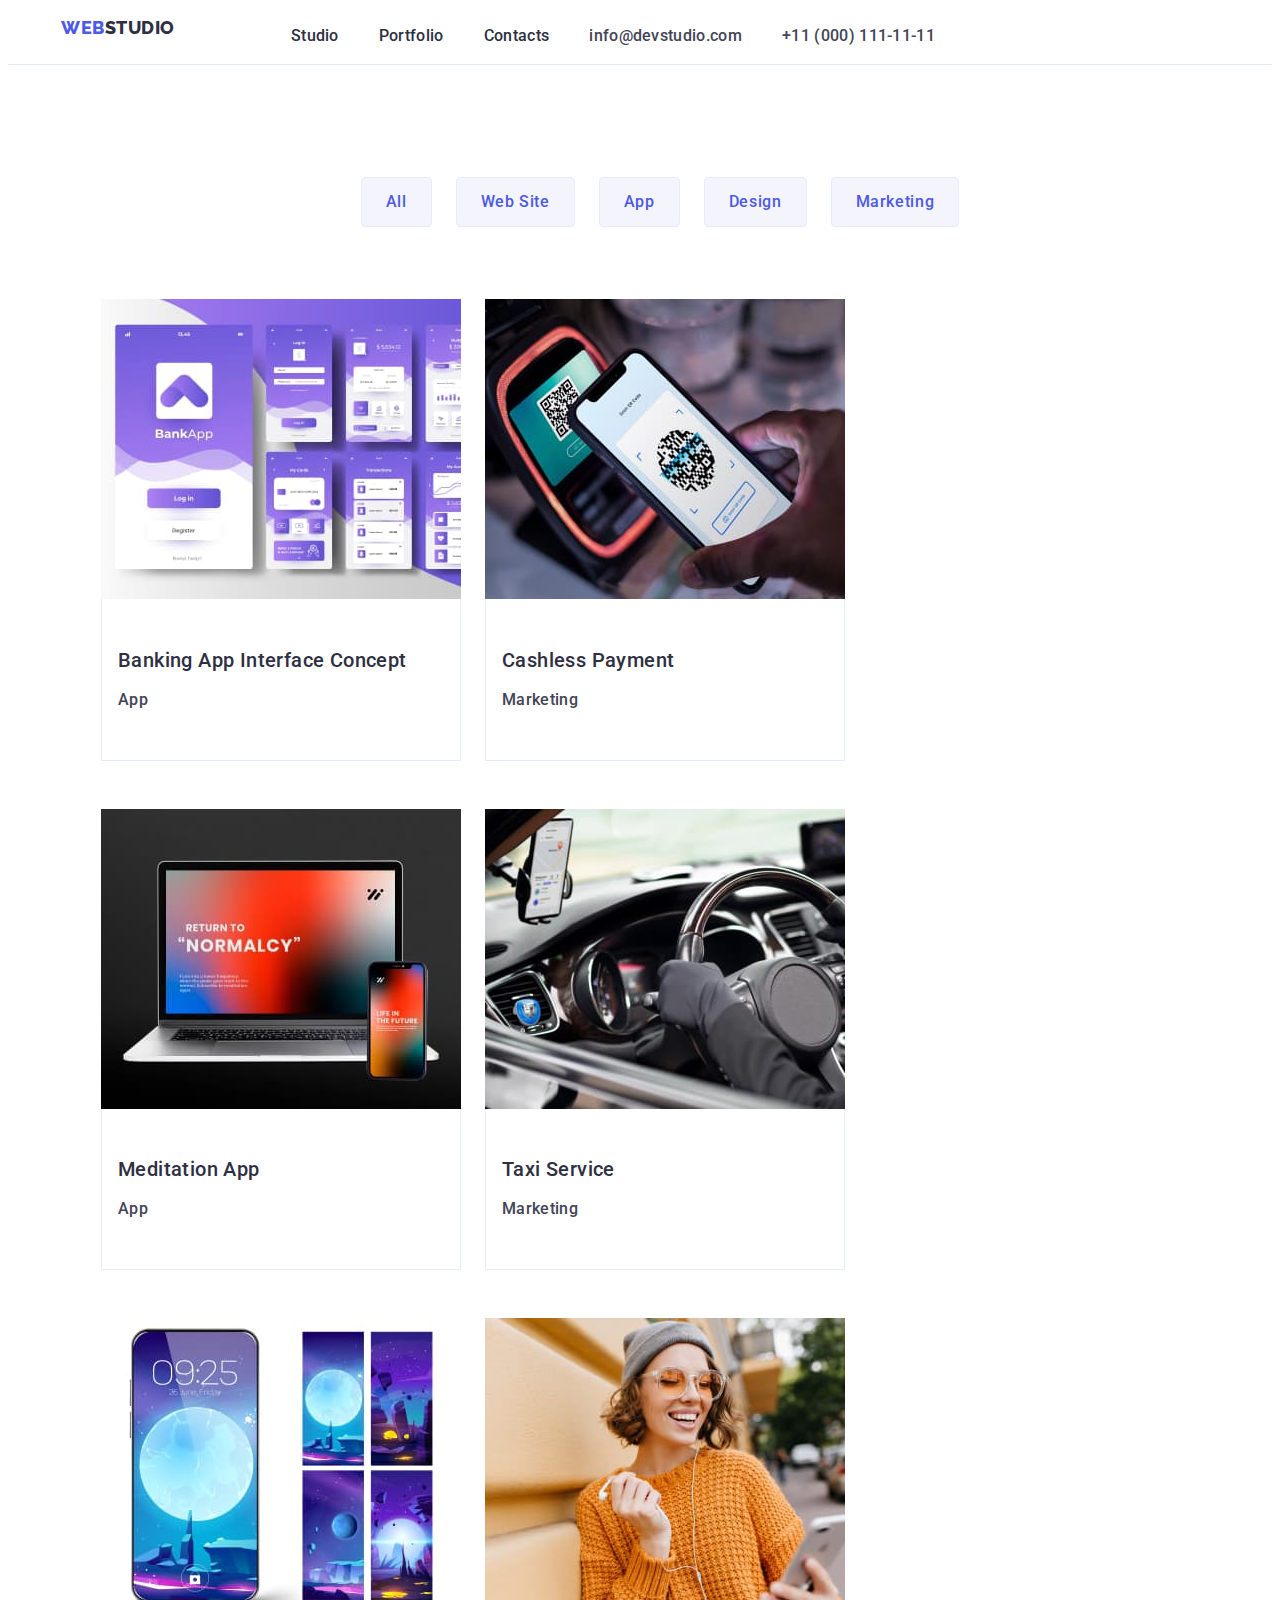
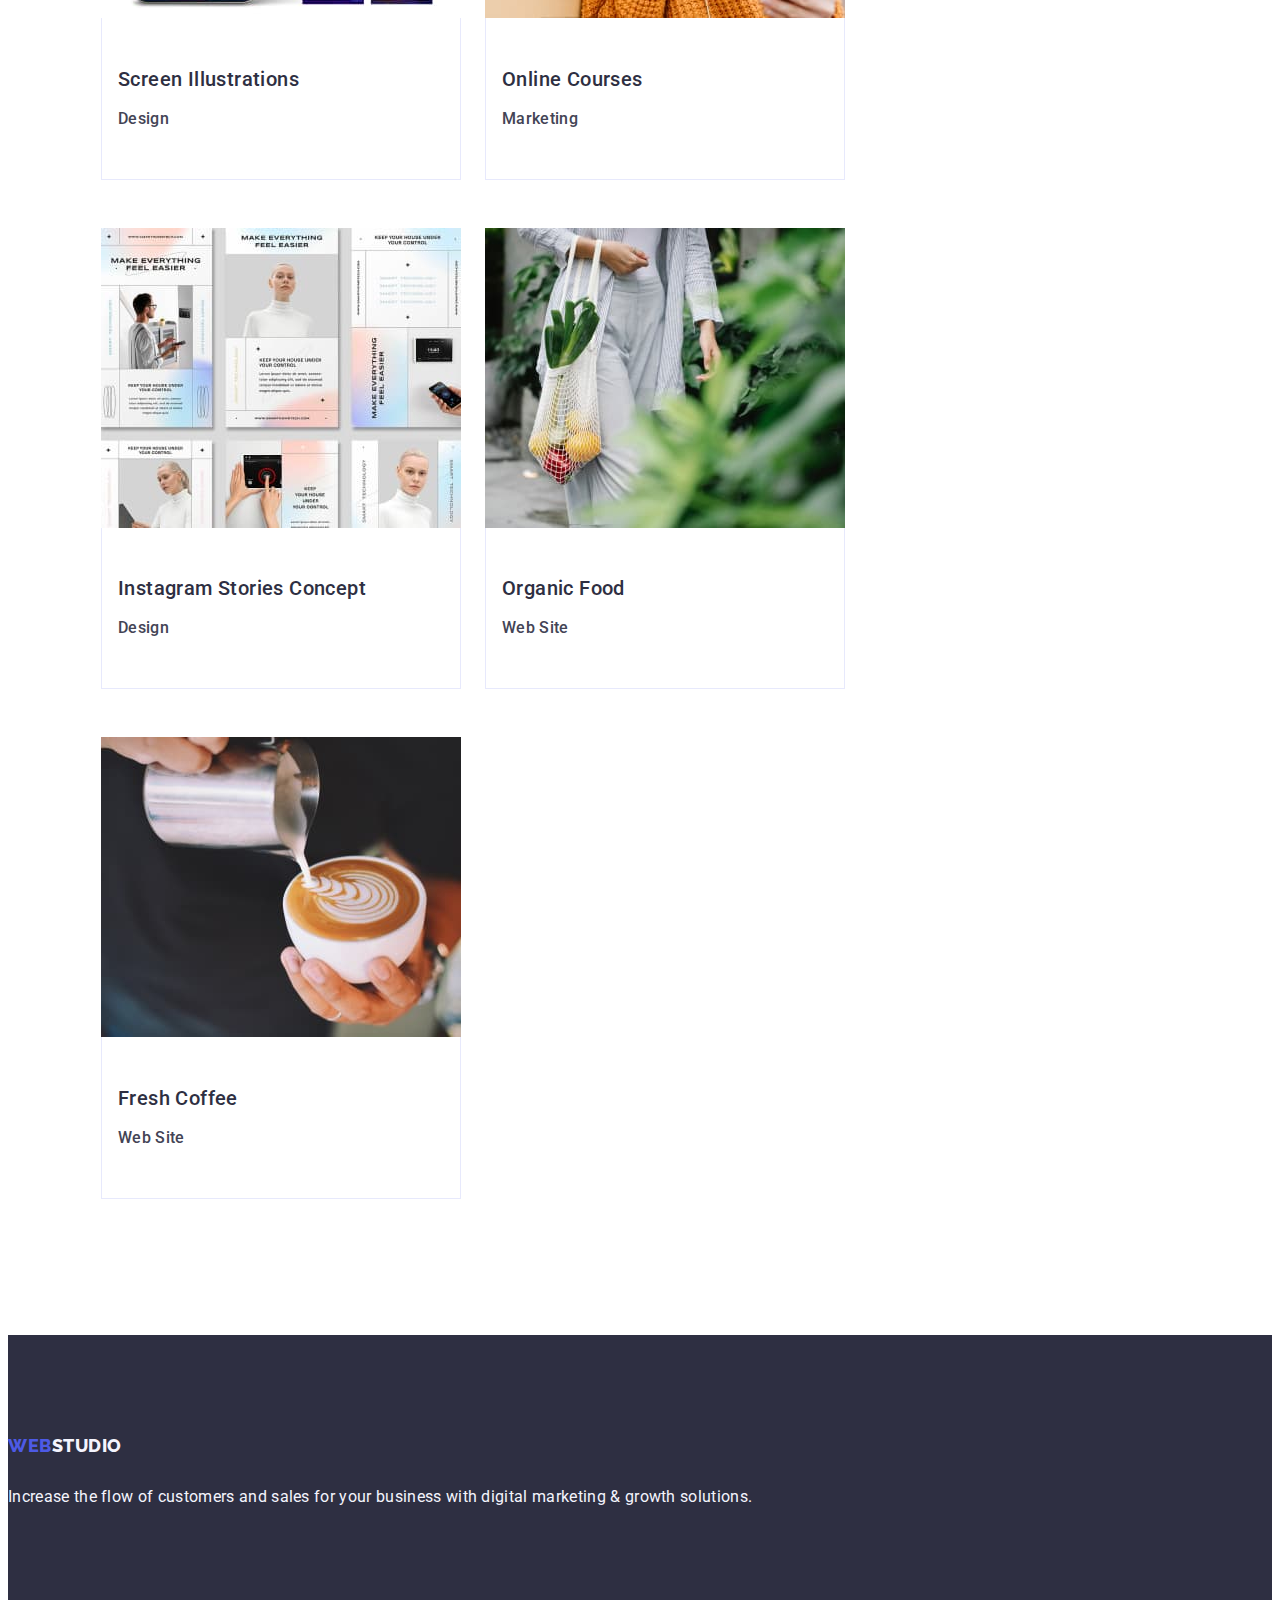
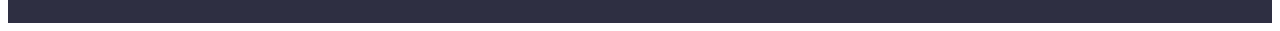
==== portfolio.html @ 3735944e "Initial commit" ====
<!DOCTYPE html>
<html lang="en">
  <head>
    <meta charset="UTF-8" />
    <meta name="viewport" content="width=device-width, initial-scale=1.0" />
    <title>Portofolio</title>

    <link
      rel="stylesheet"
      href="https://cdnjs.cloudflare.com/ajax/libs/modern-normalize/2.0.0/modern-normalize.min.css"
      integrity="sha512-4xo8blKMVCiXpTaLzQSLSw3KFOVPWhm/TRtuPVc4WG6kUgjH6J03IBuG7JZPkcWMxJ5huwaBpOpnwYElP/m6wg=="
      crossorigin="anonymous"
      referrerpolicy="no-referrer"
    />
    <link rel="stylesheet" href="./css/styles.css" />
    <link rel="preconnect" href="https://fonts.googleapis.com" />
    <link rel="preconnect" href="https://fonts.gstatic.com" crossorigin />
    <link
      href="https://fonts.googleapis.com/css2?family=Raleway:wght@700&family=Roboto:wght@400;500;700;900&display=swap"
      rel="stylesheet"
    />
  </head>
  <body>
    <header class="header">
      <!-- Navigation -->
      <div class="header-div container">
        <nav class="nav">
          <a href="./index.html" class="logo-link link">
            Web<span class="logo-second-word">Studio</span></a
          >
          <ul class="list nav-menu">
            <li><a href="./index.html" class="nav-link link">Studio</a></li>
            <li>
              <a href="./portfolio.html" class="nav-link link">Portfolio</a>
            </li>
            <li><a href="" class="nav-link link">Contacts</a></li>
          </ul>
        </nav>
        <!-- Contact-Informations -->
        <address class="address list">
          <ul class="list address-list">
            <li>
              <a href="mailto:info@devstudio.com" class="phone-email link"
                >info@devstudio.com</a
              >
            </li>
            <li>
              <a href="tel:+110001111111" class="phone-email link"
                >+11 (000) 111-11-11</a
              >
            </li>
          </ul>
        </address>
      </div>
    </header>
    <main>
      <!-- Filter-Section -->
      <section class="filter-section">
        <div class="portfolio-section-div container">
          <h1 class="visually-hidden">nu poate fi gol</h1>
          <ul class="list buttons-list">
            <li>
              <button type="button" class="button">All</button>
            </li>
            <li>
              <button type="button" class="button">Web Site</button>
            </li>
            <li>
              <button type="button" class="button">App</button>
            </li>
            <li>
              <button type="button" class="button">Design</button>
            </li>
            <li>
              <button type="button" class="button">Marketing</button>
            </li>
          </ul>
          <ul class="list portfolio-list">
            <li class="portfolio-list-list">
              <a href="" class="link portfolio-link">
                <img
                  src="./images/bankapp.jpg"
                  alt="bank aplication"
                  width="360"
                />
                <div class="portfolio-link-div">
                  <h2 class="projects-name">Banking App Interface Concept</h2>
                  <p class="projects-description">App</p>
                </div>
              </a>
            </li>
            <li class="portfolio-list-list">
              <a href="" class="link portfolio-link">
                <img
                  src="./images/phoneapp.jpg"
                  alt="phone aplication"
                  width="360"
                />
                <div class="portfolio-link-div">
                  <h2 class="projects-name">Cashless Payment</h2>
                  <p class="projects-description">Marketing</p>
                </div>
              </a>
            </li>
            <li class="portfolio-list-list">
              <a href="" class="link portfolio-link">
                <img
                  src="./images/computerapp.jpg"
                  alt="computer aplication"
                  width="360"
                />
                <div class="portfolio-link-div">
                  <h2 class="projects-name">Meditation App</h2>
                  <p class="projects-description">App</p>
                </div>
              </a>
            </li>
            <li class="portfolio-list-list">
              <a href="" class="link portfolio-link">
                <img src="./images/car.jpg" alt="inide the car" width="360" />
                <div class="portfolio-link-div">
                  <h2 class="projects-name">Taxi Service</h2>
                  <p class="projects-description">Marketing</p>
                </div>
              </a>
            </li>
            <li class="portfolio-list-list">
              <a href="" class="link portfolio-link">
                <img
                  src="./images/phone-interface.jpg"
                  alt="phone interface"
                  width="360"
                />
                <div class="portfolio-link-div">
                  <h2 class="projects-name">Screen Illustrations</h2>
                  <p class="projects-description">Design</p>
                </div>
              </a>
            </li>
            <li class="portfolio-list-list">
              <a href="" class="link portfolio-link">
                <img src="./images/person.jpg" alt="persoana" width="360" />
                <div class="portfolio-link-div">
                  <h2 class="projects-name">Online Courses</h2>
                  <p class="projects-description">Marketing</p>
                </div>
              </a>
            </li>
            <li class="portfolio-list-list">
              <a href="" class="link portfolio-link">
                <img
                  src="./images/app-showcase.jpg"
                  alt="aplication interface"
                  width="360"
                />
                <div class="portfolio-link-div">
                  <h2 class="projects-name">Instagram Stories Concept</h2>
                  <p class="projects-description">Design</p>
                </div>
              </a>
            </li>
            <li class="portfolio-list-list">
              <a href="" class="link portfolio-link">
                <img src="./images/groceries.jpg" alt="groceries" width="360" />
                <div class="portfolio-link-div">
                  <h2 class="projects-name">Organic Food</h2>
                  <p class="projects-description">Web Site</p>
                </div>
              </a>
            </li>
            <li class="portfolio-list-list">
              <a href="" class="link portfolio-link">
                <img src="./images/coffe.jpg" alt="coffe" width="360" />
                <div class="portfolio-link-div">
                  <h2 class="projects-name">Fresh Coffee</h2>
                  <p class="projects-description">Web Site</p>
                </div>
              </a>
            </li>
          </ul>
        </div>
      </section>
    </main>
    <footer class="foooter-bg">
      <!-- Logo-Footer -->
      <a href="./index.html" class="logo-link link">
        Web<span class="logo-second-word-footer">Studio</span></a
      >
      <p class="footer-text-portfolio">
        Increase the flow of customers and sales for your business with digital
        marketing & growth solutions.
      </p>
      <address></address>
    </footer>
  </body>
</html>
---- css/styles.css ----
:root {
  --main-color-white: white;
  --text-color-navy: #2e2f42;
  --text-color-slate: #434455;
  --text-color-cloud: #f4f4fd;
  --text-color-logo: #4d5ae5;
  --background-color: #2e2f42;
  --button-hover-color: #404bbf;
  --logo-font-family: "Raleway", sans-serif;
  --text-font-family: "Roboto", sans-serif;
}

body {
  font-family: var(--text-font-family);
  background-color: var(--main-color-white);
  color: var(--text-color-slate);
}

.link {
  text-decoration: none;
  font-weight: 500;
  line-height: 1.5;
  letter-spacing: 0.02em;
  color: var(--list-color);
}

.link:hover {
  color: #404bbf;
}
.link:focus {
  color: #404bbf;
}

.list {
  list-style: none;
}

img {
  display: block;
}

.container {
  width: 1158px;
  margin: 0 auto;
  padding: 0 15px;
}

.header {
  border-bottom: 1px solid #e7e9fc;
}

.header-div {
  display: flex;
  width: 1158px;
  margin: 0 auto;
  padding: 0 15px;
}

.nav {
  display: flex;
  align-items: center;
}

.nav-link {
  color: var(--text-color-navy);
  font-size: 16px;
  font-weight: 500;
  line-height: 150%;
  letter-spacing: 0.32px;
  padding: 24px 0;
}

.nav-link:hover .nav-link:focus {
  color: var(--button-hover-color);
}

.nav-menu {
  display: flex;
  gap: 40px;
}

.logo-link {
  color: var(--text-color-logo);
  font-family: var(--logo-font-family);
  font-size: 18px;
  font-weight: 800;
  line-height: 1.17;
  letter-spacing: 0.54px;
  text-transform: uppercase;
  margin-right: 76px;
  display: inline-block;
  margin-bottom: 16px;
}

.logo-second-word {
  color: var(--text-color-navy);
}

.address {
  color: var(--text-color-slate);
  font-size: 16px;
  font-style: normal;
  line-height: 150%;
  letter-spacing: 0.32px;
}

.address-list {
  display: flex;
  gap: 40px;
}

.address:hover .address:focus {
  color: var(--text-color-cloud);
}

.hero-page {
  background-color: var(--text-color-navy);
  padding: 188px 0;
}

.page-title {
  color: var(--main-color-white);
  text-align: center;
  font-size: 56px;
  font-weight: 700;
  line-height: 107.143%;
  letter-spacing: 1.12px;
  max-width: 496px;
}

.order-button {
  background-color: #4d5ae5;
  font-family: "Roboto", sans-serif;
  font-weight: 500;
  font-size: 16px;
  line-height: 1.5;
  letter-spacing: 0.04em;
  color: #ffffff;
  cursor: pointer;
  display: block;
  min-width: 169px;
  height: 56px;
  border: none;
  border-radius: 4px;
}

.order-button:hover {
  background-color: #404bbf;
}
.order-button:focus {
  background-color: #404bbf;
}

.button {
  font-family: "Roboto", sans-serif;
  font-weight: 500;
  font-size: 16px;
  line-height: 1.5;
  letter-spacing: 0.04em;
  color: #4d5ae5;
  background-color: #f4f4fd;

  cursor: pointer;
  padding: 12px 24px;
  border: 1px solid #e7e9fc;
  border-radius: 4px;
}

.button:hover {
  background-color: #404bbf;
  color: #ffffffff;
  border: 1px solid transparent;
}
.button:focus {
  background-color: #404bbf;
  color: #ffffffff;
  border: 1px solid transparent;
}

.portfolio-list {
  display: flex;
  flex-wrap: wrap;
  column-gap: 24px;
  row-gap: 48px;
}

.portfolio-link {
  width: calc((100%-48px) / 3);
}

.portfolio-link-div {
  padding: 32px 16px;
  border: 1px solid #e7e9fc;
  border-top: none;
}

.section-one {
  padding: 120px 0;
}

.visually-hidden {
  position: absolute;
  width: 1px;
  height: 1px;
  margin: -1px;
  border: 0;
  padding: 0;

  white-space: nowrap;
  clip-path: inset(100%);
  clip: rect(0 0 0 0);
  overflow: hidden;
}

/* .section-one-div {
} */

.section-one-list {
  display: flex;
  gap: 24px;
}

.section-one-list-child {
  width: 100%;
  min-width: 264px;
}

.feature-title {
  font-size: 20px;
  font-weight: 500;
  line-height: 120%;
  letter-spacing: 0.4px;
  color: var(--text-color-navy);
  margin-bottom: 8px;
}

.feature-content-section-two {
  font-size: 16px;
  line-height: 150%;
  letter-spacing: 0.32px;
  color: var(--text-color-slate);
}

.feature-content {
  font-size: 16px;
  line-height: 150%;
  letter-spacing: 0.32px;
  color: var(--text-color-slate);
  text-align: center;
}

.section-two {
  padding-bottom: 120px;
}

.what-we-do-title {
  font-size: 36px;
  font-weight: 700;
  line-height: 111.111%;
  letter-spacing: 0.72px;
  text-align: center;
  text-transform: capitalize;
  color: var(--text-color-navy);
  margin-bottom: 72px;
}

.section-two-list {
  display: flex;
  gap: 24px;
}

.section-two-images {
  min-width: 264;
}

.section-three {
  background-color: var(--text-color-cloud);
  padding: 120px 0;
}

.our-team {
  font-size: 36px;
  font-weight: 700;
  line-height: 111.111%;
  letter-spacing: 0.72px;
  text-align: center;
  text-transform: capitalize;
  color: var(--text-color-navy);
  margin-bottom: 72px;
}

.section-three-list {
  display: flex;
  gap: 24px;
}

/* .section-three-images {
  width: calc((100%-72px) / 4);
  border-radius: 0px 0px 4px 4px;
} */

.section-three-div-names {
  padding: 32px 0;
}

.names {
  font-size: 20px;
  font-weight: 500;
  line-height: 120%;
  letter-spacing: 0.4px;
  color: var(--text-color-navy);
  text-align: center;
  margin-bottom: 8px;
}

.specialization {
  font-size: 16px;
  line-height: 1.5;
  letter-spacing: 0.02em;
  color: var(--text-color-slate);
  text-align: center;
}

.list-employees {
  background-color: var(--main-color-white);
  width: calc((100%-72px) / 4);
  border-radius: 0px 0px 4px 4px;
}

.foooter-bg {
  background-color: var(--background-color);
  padding: 100px 0;
}

.footer-text {
  font-size: 16px;
  line-height: 1.5;
  letter-spacing: 0.32px;
  color: var(--text-color-cloud);
  max-width: 264px;
}

.footer-text-portfolio {
  font-size: 16px;
  line-height: 1.17;
  letter-spacing: 0.32px;
  color: var(--text-color-cloud);
}

.logo-second-word-footer {
  color: var(--text-color-cloud);
}

.filter-section {
  padding-top: 96px;
  padding-bottom: 120px;
}

.buttons-list {
  display: flex;
  justify-content: center;
  gap: 24px;
  margin-bottom: 72px;
}

.button-filter {
  font-family: var(--text-font-family);
  color: #4d5ae5;
  font-size: 16px;
  font-weight: 500;
  line-height: 150%;
  letter-spacing: 0.64px;
  background-color: var(--text-color-cloud);
  cursor: pointer;
}

.button-filter:hover .button-filter:focus {
  color: #ffffffff;
  background-color: #404bbf;
}

.projects-name {
  color: var(--text-color-navy);
  font-weight: 500;
  font-size: 20px;
  line-height: 1.2;
  letter-spacing: 0.02em;
  margin-bottom: 8px;
}

.projects-description {
  color: var(--text-color-slate);
  font-size: 16px;
  line-height: 1.5;
  letter-spacing: 0.02em;
}

.phone-email {
  color: var(--text-color-slate);
  line-height: 1.5;
  letter-spacing: 0.02em;
}

.phone-email:hover .phone-email:focus {
  background-color: var(--button-hover-color);
}
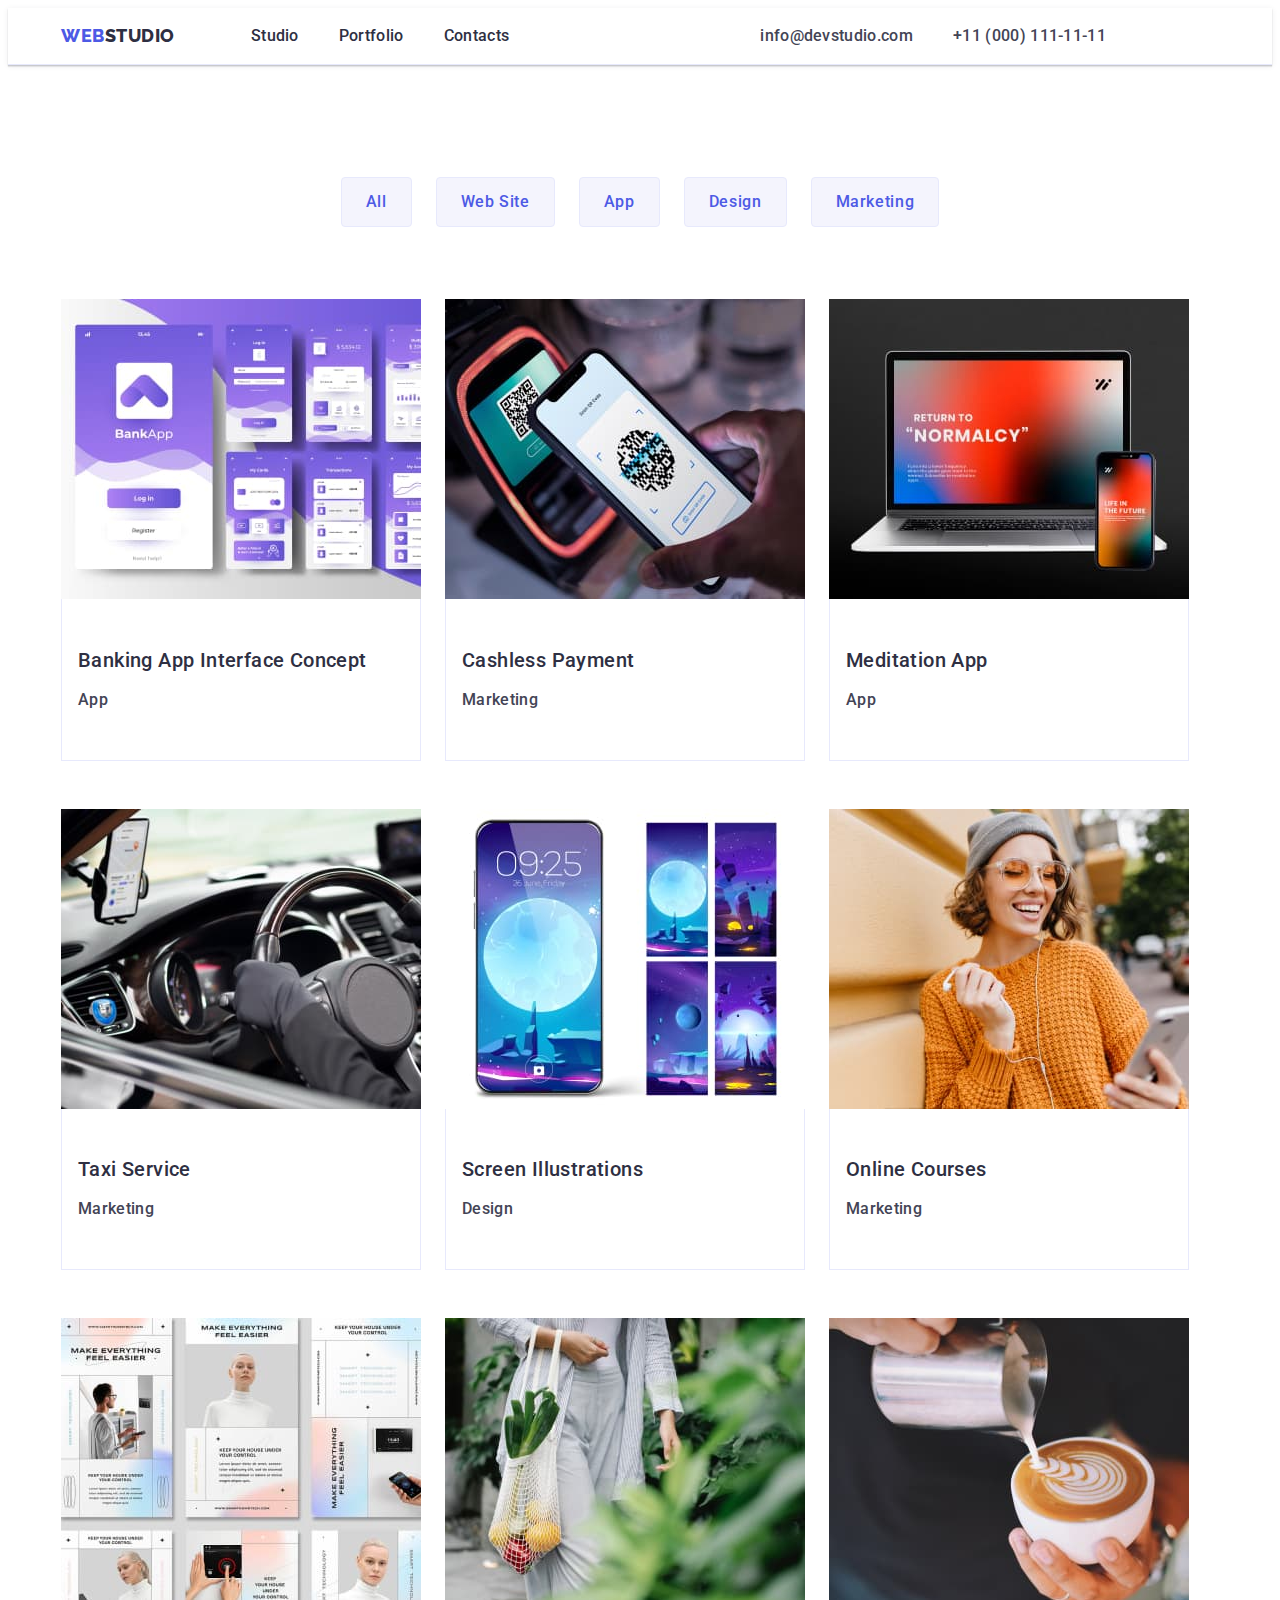
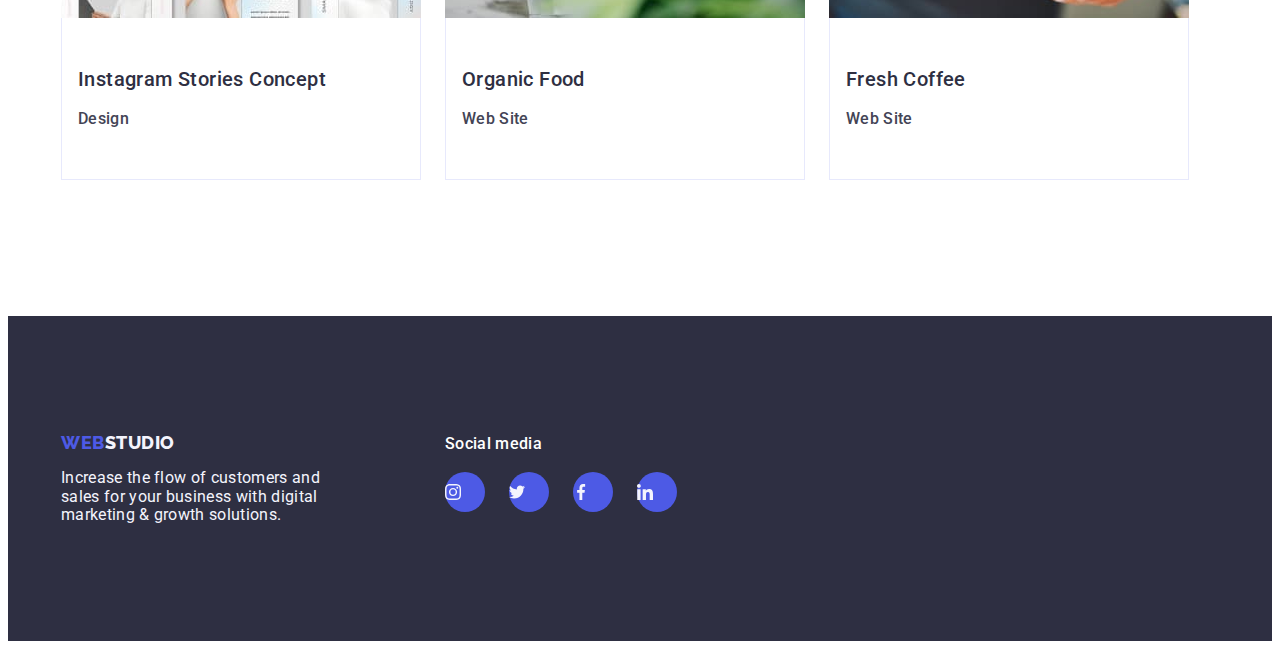
==== commit e939b9c9: "tema 4.2.0" ====
--- a/portfolio.html
+++ b/portfolio.html
@@ -183,14 +183,51 @@
     </main>
     <footer class="foooter-bg">
       <!-- Logo-Footer -->
-      <a href="./index.html" class="logo-link link">
-        Web<span class="logo-second-word-footer">Studio</span></a
-      >
-      <p class="footer-text-portfolio">
-        Increase the flow of customers and sales for your business with digital
-        marketing & growth solutions.
-      </p>
-      <address></address>
+      <div class="footer-div container">
+        <div>
+          <a href="./index.html" class="logo-link link">
+            Web<span class="logo-second-word-footer">Studio</span></a
+          >
+          <p class="footer-text-portfolio">
+            Increase the flow of customers and sales for your business with
+            digital marketing & growth solutions.
+          </p>
+          <address></address>
+        </div>
+        <div>
+          <p class="social-media-text">Social media</p>
+          <ul class="list footer-ul-list-svg">
+            <li class="footer-list-svg">
+              <a href="" class="footer-link-svg">
+                <svg width="16px" height="16px" class="footer-svg">
+                  <use href="./images/icons.svg#icon-instagram-2"></use>
+                </svg>
+              </a>
+            </li>
+            <li class="footer-list-svg">
+              <a href="" class="footer-link-svg">
+                <svg width="16px" height="16px" class="footer-svg">
+                  <use href="./images/icons.svg#icon-twitter-1"></use>
+                </svg>
+              </a>
+            </li>
+            <li class="footer-list-svg">
+              <a href="" class="footer-link-svg">
+                <svg width="16px" height="16px" class="footer-svg">
+                  <use href="./images/icons.svg#icon-facebook-1"></use>
+                </svg>
+              </a>
+            </li>
+            <li class="footer-list-svg">
+              <a href="" class="footer-link-svg">
+                <svg width="16px" height="16px" class="footer-svg">
+                  <use href="./images/icons.svg#icon-linkedin-1"></use>
+                </svg>
+              </a>
+            </li>
+          </ul>
+        </div>
+      </div>
     </footer>
   </body>
 </html>
--- a/css/styles.css
+++ b/css/styles.css
@@ -16,6 +16,10 @@
   color: var(--text-color-slate);
 }
 
+ul {
+  padding: 0;
+}
+
 .link {
   text-decoration: none;
   font-weight: 500;
@@ -47,6 +51,8 @@
 
 .header {
   border-bottom: 1px solid #e7e9fc;
+  box-shadow: 0px 2px 1px rgba(46, 47, 66, 0.08),
+    0px 1px 1px rgba(46, 47, 66, 0.16), 0px 1px 6px rgba(46, 47, 66, 0.08);
 }
 
 .header-div {
@@ -89,7 +95,8 @@
   text-transform: uppercase;
   margin-right: 76px;
   display: inline-block;
-  margin-bottom: 16px;
+  /* Modificat din tema 3 */
+  /* margin-bottom: 16px; */
 }
 
 .logo-second-word {
@@ -107,6 +114,8 @@
 .address-list {
   display: flex;
   gap: 40px;
+  /* adaugat in tema 4 */
+  padding-left: 251px;
 }
 
 .address:hover .address:focus {
@@ -116,6 +125,15 @@
 .hero-page {
   background-color: var(--text-color-navy);
   padding: 188px 0;
+  background-image: linear-gradient(
+      rgba(46, 47, 66, 0.7),
+      rgba(46, 47, 66, 0.7)
+    ),
+    url(../images/background-hero.jpg);
+  max-width: 1440px;
+  background-repeat: no-repeat;
+  background-position: center;
+  background-size: cover;
 }
 
 .page-title {
@@ -126,6 +144,8 @@
   line-height: 107.143%;
   letter-spacing: 1.12px;
   max-width: 496px;
+  /* adaugat in tema 4 */
+  margin: auto;
 }
 
 .order-button {
@@ -142,6 +162,8 @@
   height: 56px;
   border: none;
   border-radius: 4px;
+  /* adaugat in tema 4 */
+  margin: auto;
 }
 
 .order-button:hover {
@@ -170,11 +192,15 @@
   background-color: #404bbf;
   color: #ffffffff;
   border: 1px solid transparent;
+  box-shadow: 0px 3px 1px rgba(0, 0, 0, 0.1), 0px 2px 1px rgba(0, 0, 0, 0.08),
+    0px 2px 2px rgba(0, 0, 0, 0.12);
 }
 .button:focus {
   background-color: #404bbf;
   color: #ffffffff;
   border: 1px solid transparent;
+  box-shadow: 0px 3px 1px rgba(0, 0, 0, 0.1), 0px 2px 1px rgba(0, 0, 0, 0.08),
+    0px 2px 2px rgba(0, 0, 0, 0.12);
 }
 
 .portfolio-list {
@@ -186,6 +212,17 @@
 
 .portfolio-link {
   width: calc((100%-48px) / 3);
+  display: block;
+}
+
+.portfolio-link:hover {
+  box-shadow: 0px 1px 6px rgba(46, 47, 66, 0.08),
+    0px 1px 1px rgba(46, 47, 66, 0.16), 0px 2px 1px rgba(46, 47, 66, 0.08);
+}
+
+.portfolio-link:focus {
+  box-shadow: 0px 1px 6px rgba(46, 47, 66, 0.08),
+    0px 1px 1px rgba(46, 47, 66, 0.16), 0px 2px 1px rgba(46, 47, 66, 0.08);
 }
 
 .portfolio-link-div {
@@ -193,6 +230,22 @@
   border: 1px solid #e7e9fc;
   border-top: none;
 }
+
+.section-one-icons {
+  display: flex;
+  justify-content: center;
+  align-items: center;
+  width: 264px;
+  height: 112px;
+  border-radius: 4px;
+  background: #f4f4fd;
+  margin-bottom: 8px;
+}
+
+/* .section-one-svg {
+  width: 64px;
+  height: 64px;
+} */
 
 .section-one {
   padding: 120px 0;
@@ -301,6 +354,12 @@
 
 .section-three-div-names {
   padding: 32px 0;
+  display: flex;
+  width: 264px;
+  flex-direction: column;
+  justify-content: center;
+  align-items: center;
+  gap: 8px;
 }
 
 .names {
@@ -319,12 +378,62 @@
   letter-spacing: 0.02em;
   color: var(--text-color-slate);
   text-align: center;
+}
+
+.section-three-ul-list-svg {
+  display: flex;
+  justify-content: center;
+  gap: 24px;
+}
+
+.section-three-list-svg {
+  width: 40px;
+  height: 40px;
+}
+
+.section-three-link-svg {
+  width: 100%;
+  height: 100%;
+  background-color: #4d5ae5;
+  border-radius: 50%;
+  display: flex;
+  align-items: center;
+}
+
+.section-three-link-svg:hover {
+  background-color: #404bbf;
+}
+
+.section-three-link-svg:focus {
+  background-color: #404bbf;
+}
+
+.section-three-svg {
+  fill: #f4f4fd;
 }
 
 .list-employees {
   background-color: var(--main-color-white);
   width: calc((100%-72px) / 4);
   border-radius: 0px 0px 4px 4px;
+  box-shadow: 0px 2px 1px 0px rgba(46, 47, 66, 0.08),
+    0px 1px 1px 0px rgba(46, 47, 66, 0.16),
+    0px 1px 6px 0px rgba(46, 47, 66, 0.08);
+}
+
+.section-five-title {
+  color: #2e2f42;
+  text-align: center;
+
+  font-family: var(--text-font-family);
+  font-size: 36px;
+  font-style: normal;
+  font-weight: 700;
+  line-height: 111.111%;
+  letter-spacing: 0.72px;
+  text-transform: capitalize;
+  padding-top: 120px;
+  padding-bottom: 70px;
 }
 
 .foooter-bg {
@@ -332,6 +441,12 @@
   padding: 100px 0;
 }
 
+.footer-div {
+  display: flex;
+  align-items: baseline;
+  gap: 120px;
+}
+
 .footer-text {
   font-size: 16px;
   line-height: 1.5;
@@ -340,11 +455,55 @@
   max-width: 264px;
 }
 
+.social-media-text {
+  font-family: Roboto;
+  font-size: 16px;
+  font-style: normal;
+  font-weight: 500;
+  line-height: 1.5;
+  letter-spacing: 0.02em;
+  color: #ffffffff;
+  margin-bottom: 16px;
+}
+
+.footer-ul-list-svg {
+  display: flex;
+  justify-content: center;
+  gap: 24px;
+}
+
+.footer-list-svg {
+  width: 40px;
+  height: 40px;
+}
+
+.footer-link-svg {
+  width: 100%;
+  height: 100%;
+  background-color: #4d5ae5;
+  border-radius: 50%;
+  display: flex;
+  align-items: center;
+}
+
+.footer-link-svg:hover {
+  background-color: #31d0aa;
+}
+
+.footer-link-svg:focus {
+  background-color: #31d0aa;
+}
+
+.footer-svg {
+  fill: #f4f4fd;
+}
+
 .footer-text-portfolio {
   font-size: 16px;
   line-height: 1.17;
   letter-spacing: 0.32px;
   color: var(--text-color-cloud);
+  max-width: 264px;
 }
 
 .logo-second-word-footer {
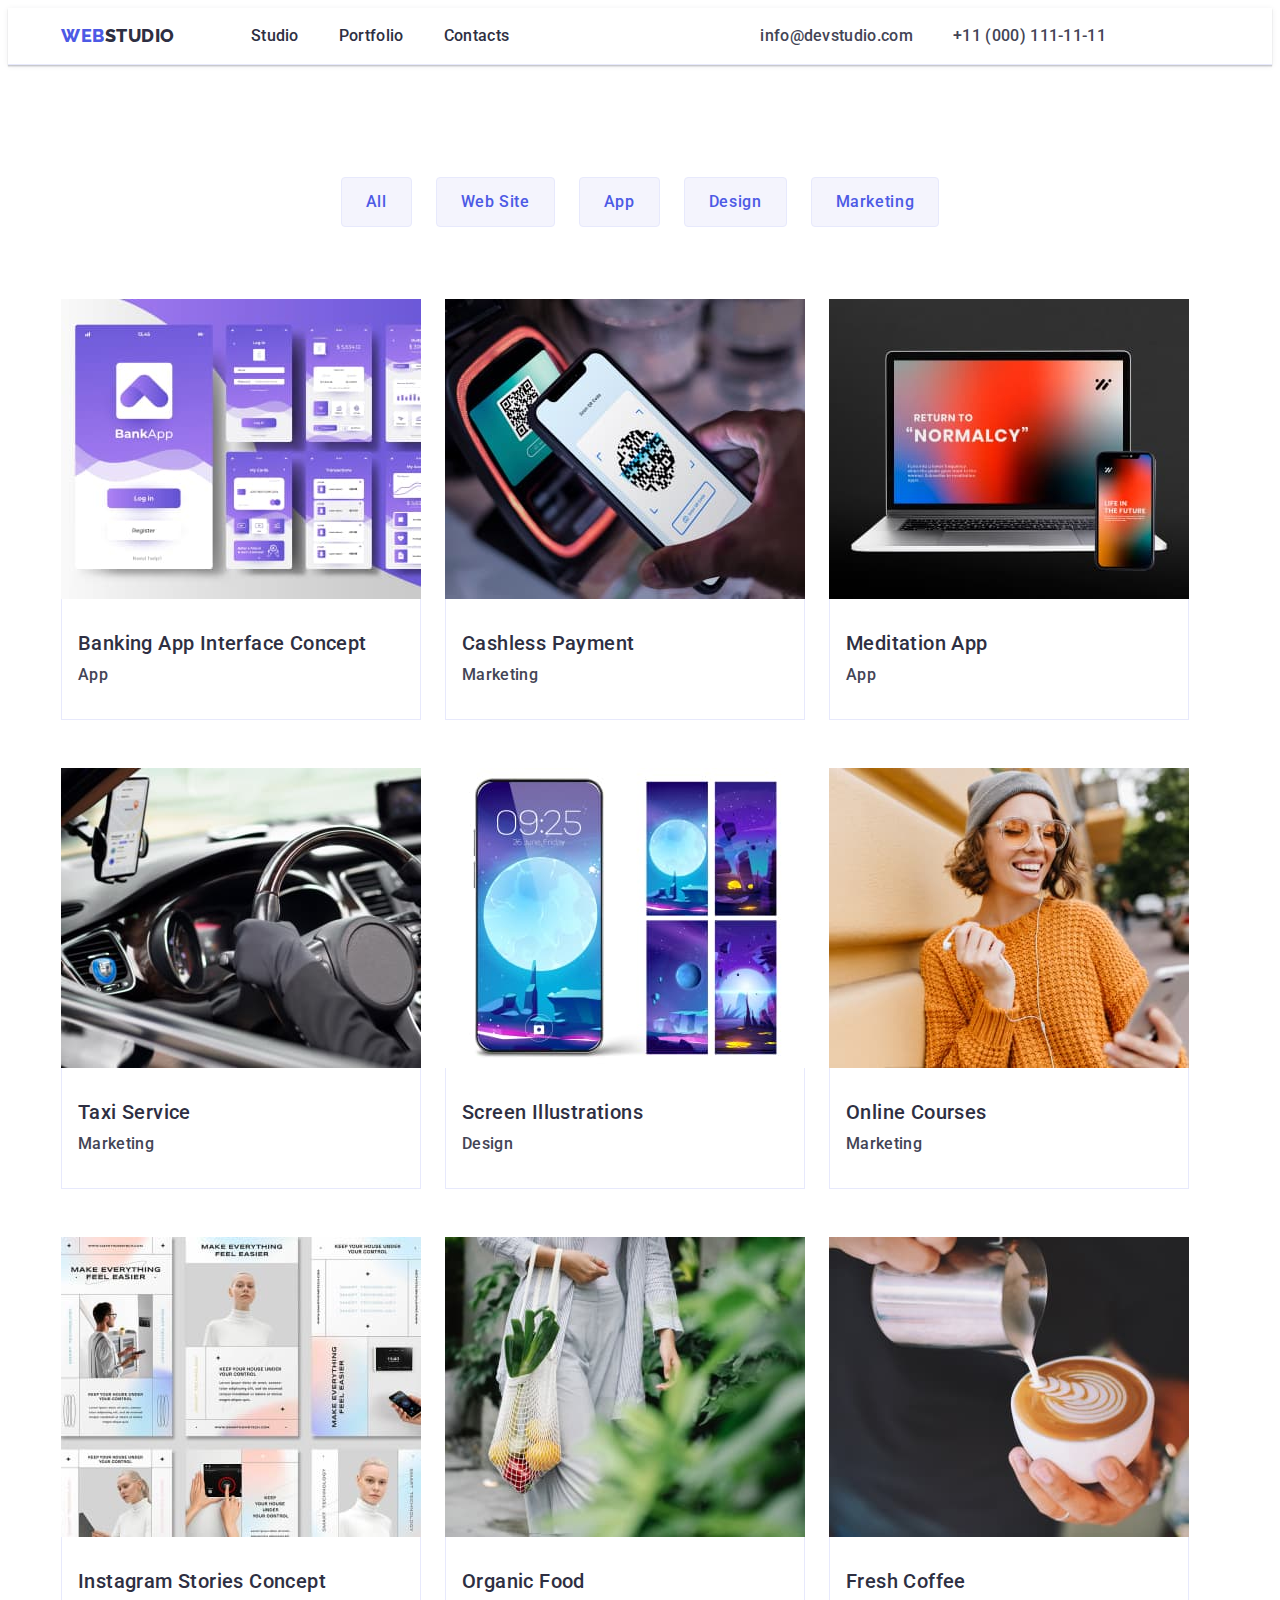
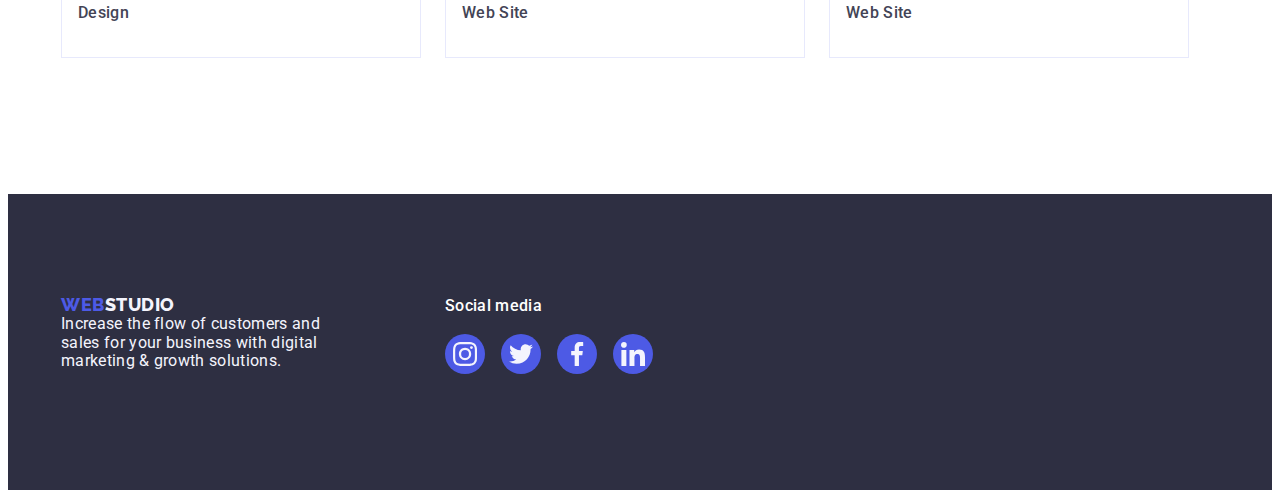
==== commit 1a823a0d: "tema 4.4.1" ====
--- a/portfolio.html
+++ b/portfolio.html
@@ -184,7 +184,7 @@
     <footer class="foooter-bg">
       <!-- Logo-Footer -->
       <div class="footer-div container">
-        <div>
+        <div class="footer-div-logo">
           <a href="./index.html" class="logo-link link">
             Web<span class="logo-second-word-footer">Studio</span></a
           >
@@ -194,33 +194,33 @@
           </p>
           <address></address>
         </div>
-        <div>
+        <div class="social-media-div">
           <p class="social-media-text">Social media</p>
           <ul class="list footer-ul-list-svg">
             <li class="footer-list-svg">
               <a href="" class="footer-link-svg">
-                <svg width="16px" height="16px" class="footer-svg">
+                <svg width="24" height="24" class="footer-svg">
                   <use href="./images/icons.svg#icon-instagram-2"></use>
                 </svg>
               </a>
             </li>
             <li class="footer-list-svg">
               <a href="" class="footer-link-svg">
-                <svg width="16px" height="16px" class="footer-svg">
+                <svg width="24" height="24" class="footer-svg">
                   <use href="./images/icons.svg#icon-twitter-1"></use>
                 </svg>
               </a>
             </li>
             <li class="footer-list-svg">
               <a href="" class="footer-link-svg">
-                <svg width="16px" height="16px" class="footer-svg">
+                <svg width="24" height="24" class="footer-svg">
                   <use href="./images/icons.svg#icon-facebook-1"></use>
                 </svg>
               </a>
             </li>
             <li class="footer-list-svg">
               <a href="" class="footer-link-svg">
-                <svg width="16px" height="16px" class="footer-svg">
+                <svg width="24" height="24" class="footer-svg">
                   <use href="./images/icons.svg#icon-linkedin-1"></use>
                 </svg>
               </a>
--- a/css/styles.css
+++ b/css/styles.css
@@ -18,6 +18,13 @@
 
 ul {
   padding: 0;
+}
+p {
+  margin: 0;
+}
+
+h2 {
+  margin: 0;
 }
 
 .link {
@@ -242,10 +249,10 @@
   margin-bottom: 8px;
 }
 
-/* .section-one-svg {
+.section-one-svg {
   width: 64px;
   height: 64px;
-} */
+}
 
 .section-one {
   padding: 120px 0;
@@ -392,12 +399,13 @@
 }
 
 .section-three-link-svg {
+  height: 100%;
   width: 100%;
-  height: 100%;
   background-color: #4d5ae5;
   border-radius: 50%;
   display: flex;
   align-items: center;
+  justify-content: center;
 }
 
 .section-three-link-svg:hover {
@@ -410,6 +418,8 @@
 
 .section-three-svg {
   fill: #f4f4fd;
+  width: 16px;
+  height: 16px;
 }
 
 .list-employees {
@@ -421,10 +431,16 @@
     0px 1px 6px 0px rgba(46, 47, 66, 0.08);
 }
 
+.section-five {
+  padding-top: 120px;
+  padding-bottom: 120px;
+}
+
 .section-five-title {
   color: #2e2f42;
   text-align: center;
 
+  margin-bottom: 72px;
   font-family: var(--text-font-family);
   font-size: 36px;
   font-style: normal;
@@ -432,8 +448,43 @@
   line-height: 111.111%;
   letter-spacing: 0.72px;
   text-transform: capitalize;
-  padding-top: 120px;
-  padding-bottom: 70px;
+}
+
+.section-five-ul-list {
+  display: flex;
+  gap: 24px;
+}
+
+.section-five-list {
+  width: 168px;
+  height: 88px;
+}
+
+.section-five-link {
+  width: 100%;
+  height: 100%;
+  border-radius: 4px;
+  border: 1px solid #8e8f99;
+  display: flex;
+  align-items: center;
+  justify-content: center;
+  color: #8e8f99;
+}
+
+.section-five-link:hover {
+  border-color: #404bbf;
+  color: #404bbf;
+}
+
+.section-five-link:focus {
+  border-color: #404bbf;
+  color: #404bbf;
+}
+
+.section-five-svg {
+  width: 104px;
+  height: 56px;
+  fill: currentColor;
 }
 
 .foooter-bg {
@@ -444,9 +495,11 @@
 .footer-div {
   display: flex;
   align-items: baseline;
-  gap: 120px;
-}
-
+}
+
+.footer-div-logo {
+  margin-right: 120px;
+}
 .footer-text {
   font-size: 16px;
   line-height: 1.5;
@@ -456,6 +509,7 @@
 }
 
 .social-media-text {
+  margin-bottom: 16px;
   font-family: Roboto;
   font-size: 16px;
   font-style: normal;
@@ -463,13 +517,12 @@
   line-height: 1.5;
   letter-spacing: 0.02em;
   color: #ffffffff;
-  margin-bottom: 16px;
 }
 
 .footer-ul-list-svg {
   display: flex;
   justify-content: center;
-  gap: 24px;
+  gap: 16px;
 }
 
 .footer-list-svg {
@@ -484,6 +537,7 @@
   border-radius: 50%;
   display: flex;
   align-items: center;
+  justify-content: center;
 }
 
 .footer-link-svg:hover {
@@ -496,6 +550,8 @@
 
 .footer-svg {
   fill: #f4f4fd;
+  width: 24px;
+  height: 24px;
 }
 
 .footer-text-portfolio {
